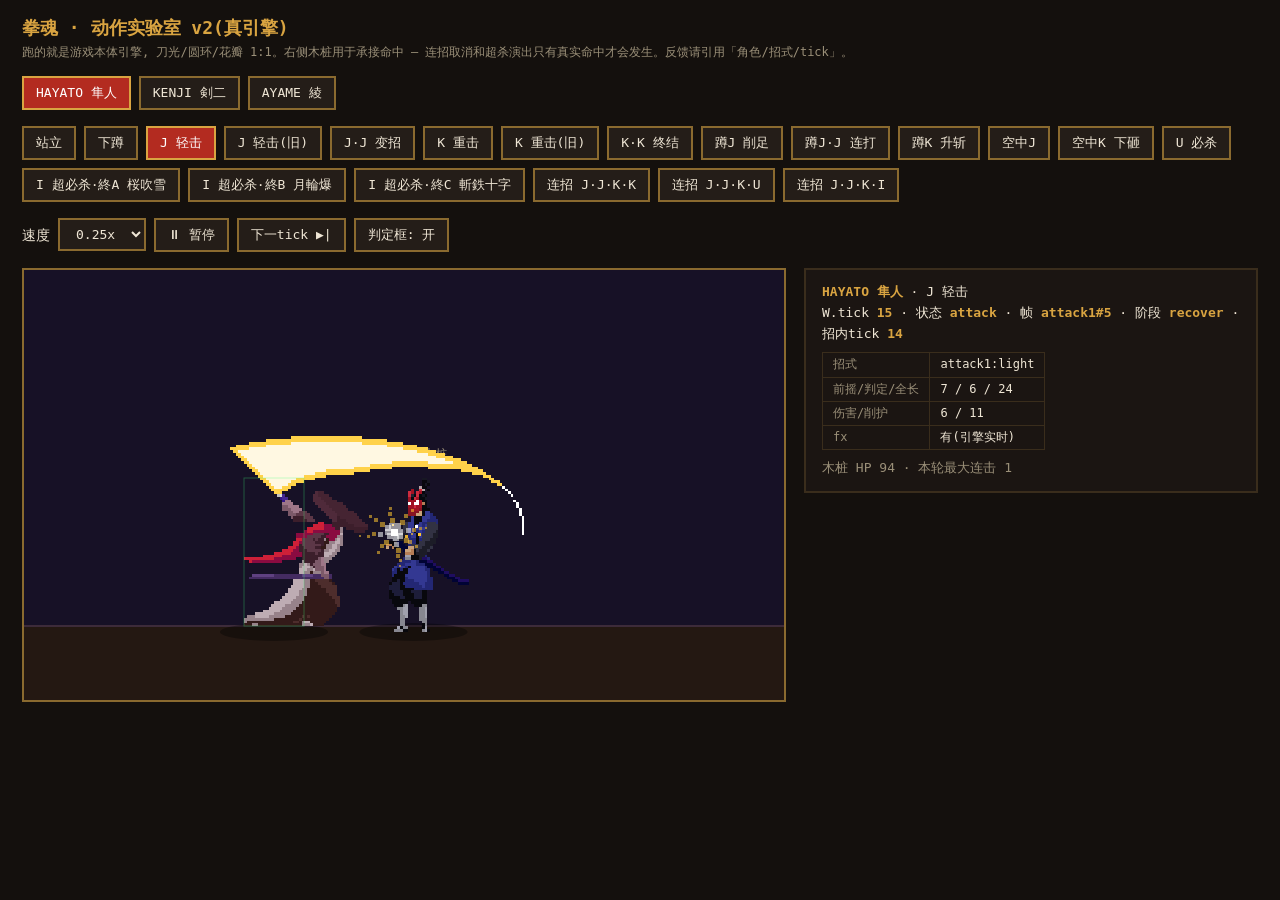
==== anim-lab.html @ e9193971 "剑二按隼人标准重做 + Huntress 第三角色原型(方案一) + 角色调研工具页 剑二(保留素材,表现层差异化): - 全招 smear 化: 拔刀速斩(青白细锐) / 逆袈裟回斩(镜像) / 举" ====
<!DOCTYPE html>
<html lang="zh">
<head>
<meta charset="utf-8">
<title>拳魂 · 动作实验室 ANIM LAB</title>
<style>
  body { margin:0; background:#14100d; color:#efe6d5; font:14px/1.6 "PingFang SC", monospace; }
  header { padding:14px 22px 6px; }
  h1 { margin:0; font-size:18px; color:#d9a441; }
  .sub { color:#9a8f78; font-size:12px; }
  .row { display:flex; gap:8px; flex-wrap:wrap; padding:8px 22px; align-items:center; }
  button, select {
    background:#241d18; color:#efe6d5; border:2px solid #8a6a2f; padding:6px 12px;
    font:13px monospace; cursor:pointer; border-radius:0;
  }
  button.on { background:#b32b20; border-color:#d9a441; color:#fff; }
  button:hover { border-color:#d9a441; }
  #stagewrap { display:flex; gap:18px; padding:8px 22px; align-items:flex-start; }
  canvas { background:#0c0a09; border:2px solid #8a6a2f; image-rendering:pixelated; }
  #info { min-width:280px; background:#1b1512; border:2px solid #3a2d1c; padding:12px 16px; font-size:13px; }
  #info b { color:#d9a441; }
  #info .ph-w { color:#9a8f78; } #info .ph-a { color:#ff4a3d; } #info .ph-r { color:#35b9e0; }
  table { border-collapse:collapse; margin-top:8px; }
  td { border:1px solid #3a2d1c; padding:2px 10px; font-size:12px; }
  .lbl { color:#9a8f78; }
</style>
</head>
<body>
<header>
  <h1>拳魂 · 动作实验室 v2(真引擎)</h1>
  <div class="sub">跑的就是游戏本体引擎, 刀光/圆环/花瓣 1:1。右侧木桩用于承接命中 — 连招取消和超杀演出只有真实命中才会发生。反馈请引用「角色/招式/tick」。</div>
</header>
<div class="row" id="charRow"></div>
<div class="row" id="moveRow"></div>
<div class="row">
  速度
  <select id="speed">
    <option value="0.1">0.1x</option>
    <option value="0.25" selected>0.25x</option>
    <option value="0.5">0.5x</option>
    <option value="1">1x</option>
  </select>
  <button id="pauseBtn">⏸ 暂停</button>
  <button id="stepF">下一tick ▶|</button>
  <button id="boxBtn">判定框: 开</button>
</div>
<div id="stagewrap">
  <canvas id="cv" width="760" height="430"></canvas>
  <div id="info">载入中…</div>
</div>

<script src="js/audio.js"></script>
<script src="js/input.js"></script>
<script src="js/data.js"></script>
<script src="js/sprites.js"></script>
<script src="js/fighter.js"></script>
<script>
'use strict';
/* 真引擎沙盒: 复用 Fighter/Effects/Projectile, 只有战斗解算是 main.js tryHit
   的精简副本(木桩不格挡)。若 main.js 的 tryHit 有改动, 此处需同步。 */
const cv = document.getElementById('cv');
const ctx = cv.getContext('2d');
ctx.imageSmoothingEnabled = false;

const CHARS = ['mack', 'kenji', 'ayame'];
const SEQS = [
  { key: 'idle',  label: '站立',        chain: [] },
  { key: 'crouch',label: '下蹲',        chain: [], hold: 'crouch' },
  { key: 'J',     label: 'J 轻击',      chain: ['light'] },
  { key: 'Jold',  label: 'J 轻击(旧)',  chain: ['light'], legacy: true },
  { key: 'JJ',    label: 'J·J 变招',    chain: ['light', 'light'] },
  { key: 'K',     label: 'K 重击',      chain: ['heavy'] },
  { key: 'Kold',  label: 'K 重击(旧)',  chain: ['heavy'], legacy: true },
  { key: 'KK',    label: 'K·K 终结',    chain: ['heavy', 'heavy'] },
  { key: 'cJ',    label: '蹲J 削足',    chain: ['light'], hold: 'crouch' },
  { key: 'cJJ',   label: '蹲J·J 连打', chain: ['light', 'light'], hold: 'crouch' },
  { key: 'cK',    label: '蹲K 升斩',    chain: ['heavy'], hold: 'crouch' },
  { key: 'airJ',  label: '空中J',       chain: ['light'], air: true },
  { key: 'dive',  label: '空中K 下砸',  chain: ['heavy'], air: true },
  { key: 'U',     label: 'U 必杀',      chain: ['special'] },
  { key: 'I',     label: 'I 超必杀·終A 桜吹雪', chain: ['super'], finisher: 'A' },
  { key: 'IB',    label: 'I 超必杀·終B 月輪爆', chain: ['super'], finisher: 'B' },
  { key: 'IC',    label: 'I 超必杀·終C 斬鉄十字', chain: ['super'], finisher: 'C' },
  { key: 'JJKK',  label: '连招 J·J·K·K', chain: ['light', 'light', 'heavy', 'heavy'] },
  { key: 'JJKU',  label: '连招 J·J·K·U', chain: ['light', 'light', 'heavy', 'special'] },
  { key: 'JJKI',  label: '连招 J·J·K·I', chain: ['light', 'light', 'heavy', 'super'] },
];

const _q = new URLSearchParams(location.search);
let charId = _q.get('char') || 'mack';
let seqKey = _q.get('seq') || 'J';
let paused = false, showBox = true;

// ---- stub world (the API surface Fighter needs) ---------------------------
const W = {
  tick: 0, hitstopT: 0, projectiles: [], stats: { maxCombo: 0 },
  slowmoT: 0, slowmo: 1, slowAcc: 0,
  training: { dummy: 'stand' }, mode: 'lab',
  hitstop(n) { this.hitstopT = Math.max(this.hitstopT, n); },
  shake() {},
  spawnProjectile(f, def) {
    this.projectiles.push(new Projectile(f, def, f.x + f.facing * 70, f.y + def.y, f.facing));
  },
  hasProjectile(f) { return this.projectiles.some(p => p.owner === f && !p.dead); },
  superFlash(f, def) { if (def.cine) { this.hitstopT = Math.max(this.hitstopT, 28); this.banner = { t: 28, def }; } },
};

let A = null, B = null;      // attacker / dummy
let phase = 'run', restT = 0, chainIdx = 0, pressCd = 0, airPressed = false;

function resetScene() {
  const other = charId === 'kenji' ? 'mack' : 'kenji';
  A = new Fighter(charId, 380, 1, W);
  B = new Fighter(other, 500, -1, W); // 触及距离内, 连锁取消才能开窗
  const seq = SEQS.find(x => x.key === seqKey);
  A.legacyFx = !!seq.legacy; // (旧) 对照按钮: 白月牙+椭圆弧+旧火花, 仅实验室
  A.finisherOverride = seq.finisher || null; // 超杀终结变体预览(A/B/C)
  A.cjjVariant = seq.cjj || null;            // 蹲J·J 第二段方案预览(V1/V2/V3)
  A.meter = seq.chain.includes('super') ? 100 : 0; // 满气光环只在超杀序列出现
  W.projectiles = []; W.hitstopT = 0; W.banner = null;
  W.slowmoT = 0; W.slowmo = 1; W.slowAcc = 0;
  W.tick = 0; W.stats.maxCombo = 0;               // 每循环从 0 计
  Effects.reset();
  phase = 'run'; chainIdx = 0; pressCd = 0; airPressed = false; restT = 0;
}

// ---- mini combat resolution (subset of main.js tryHit; dummy never guards) --
function rectsOverlap(a, b) { return a.x1 < b.x2 && a.x2 > b.x1 && a.y1 < b.y2 && a.y2 > b.y1; }
function miniResolve() {
  const boxA = A.activeBox(), mA = A.move;
  if (boxA && mA && !B.dead && !B.superSeq && rectsOverlap(boxA, B.bodyBox())) {
    if (!(B.invuln > 0 || B.state === 'down' || B.state === 'getup')) {
      mA.hasHit = true; mA.contact = true; mA.contactT = mA.t;
      const d = mA.def;
      const kd = d.kd || (mA.chained && d.kind === 'heavy' && A.rekkaH);
      const predicted = B.comboable > 0 ? A.combo.count + 1 : 1;
      const finisher = mA.chained && predicted >= 3;
      const bb = B.bodyBox();
      const px = (Math.max(boxA.x1, bb.x1) + Math.min(boxA.x2, bb.x2)) / 2;
      const py = (Math.max(boxA.y1, bb.y1) + Math.min(boxA.y2, bb.y2)) / 2;
      const preScale = A.comboScale(B);
      B.receiveHit({
        dmg: finisher ? Math.round(d.dmg * 1.3) : d.dmg, chip: d.chip, guardDmg: d.guardDmg,
        knock: d.knock, hitstun: d.hitstun, blockstun: d.blockstun, kd, launch: d.launch, meterHit: d.meterHit, hitSfx: d.hitSfx,
      }, A);
      // 与 main.js tryHit 同步: 月华式星爆(尺寸按威力分级)
      // legacy 对照: 复原旧粒子火花 + smear 化重击的旧 hitstop(9)
      if (A.legacyFx) {
        Effects.spark(px, py, A.facing, ['#ffe27a', '#ff7a3d', '#ffffff'], 12, d.kind === 'light' ? 5 : 8);
        W.hitstop(d.smear && d.kind === 'heavy' ? 9 : (d.hitstop || 5));
      } else {
        Effects.impact(px, py, A.facing, {
          tier: d.kind === 'light' ? 1 : d.kind === 'heavy' ? 2 : 3,
          color: A.c.theme2 || '#ffc531',
        });
        W.hitstop(d.hitstop || 5);
        // 与 main.js tryHit 同步: 重击命中扬尘 / 必杀冲击环+slowmo
        if (d.kind === 'heavy' && B.grounded) Effects.dust(B.x, B.y, 8, A.facing);
        if (d.kind === 'special') {
          Effects.shockRing(px, py, A.c.theme2 || '#ffc531');
          W.slowmoT = 14; W.slowmo = 0.5; W.slowAcc = 0;
        }
      }
      if (d.kind === 'super' && d.cine && A.state === 'attack') {
        A.vx = 0; A.move = null;
        A.superSeq = { hits: d.cine.hits, interval: d.cine.interval, dmgPer: d.cine.dmgPer, final: d.cine.final, t: 0, done: 0, scale: preScale };
        B.frozen = 2;
      }
    } else { mA.hasHit = true; }
  }
  for (const pr of W.projectiles) {
    if (pr.dead || B.dead) continue;
    if (rectsOverlap(pr.box(), B.bodyBox()) && !(B.invuln > 0 || ['down', 'getup'].includes(B.state))) {
      const pd = pr.def;
      B.receiveHit({ dmg: pd.dmg, chip: pd.chip, guardDmg: pd.guardDmg, knock: pd.knock, hitstun: pd.hitstun, blockstun: pd.blockstun, meterHit: pd.meterHit, hitSfx: 'hitL' }, pr.owner);
      pr.dead = true;
      Effects.spark(pr.x, pr.y, Math.sign(pr.vx), ['#c9baff', '#7d5bff', '#ffffff'], 10, 5);
      W.hitstop(pd.hitstop || 6);
    }
  }
}

// ---- sequence driver (same pad-injection技法 as the combo test suite) ------
function scriptPad(seq) {
  const p = emptyPad();
  if (seq.hold === 'crouch') p.crouch = true;
  if (phase !== 'run') return p;
  if (seq.air && !airPressed && A.state === 'idle') { p.jump = true; airPressed = true; return p; }
  pressCd--;
  const readyGround = chainIdx === 0 ? A.state === 'idle' || A.state === 'crouch' : (A.move && A.move.contact);
  const readyAir = !A.grounded && A.vy > -9 && !A.move; // press on the way up/apex
  const ready = seq.air ? readyAir : readyGround;
  if (chainIdx < seq.chain.length && ready && pressCd <= 0) {
    p[seq.chain[chainIdx]] = true;
    chainIdx++; pressCd = 3;
  }
  return p;
}

function step() {
  const seq = SEQS.find(s => s.key === seqKey);
  if (W.hitstopT > 0) { W.hitstopT--; if (W.banner) W.banner.t--; Effects.update(0.35); return; }
  // 与 main.js update 同步: 必杀命中后的半速 slowmo 收尾
  if (W.slowmoT > 0) {
    W.slowmoT--;
    if (W.slowmoT <= 0) W.slowmo = 1;
    W.slowAcc += W.slowmo;
    if (W.slowAcc < 1) { Effects.update(W.slowmo); return; }
    W.slowAcc -= 1;
  }
  W.tick++;
  A.pad = scriptPad(seq);
  B.pad = emptyPad();
  A.update(B);
  B.update(A);
  for (const pr of W.projectiles) pr.update();
  W.projectiles = W.projectiles.filter(p => !p.dead);
  miniResolve();
  Effects.update(1);

  // loop control: after the sequence fully settles, hold a beat then reset
  const done = chainIdx >= seq.chain.length && !A.move && !A.superSeq &&
               ['idle', 'crouch'].includes(A.state) && ['idle', 'down', 'getup'].includes(B.state) &&
               W.projectiles.length === 0;
  if (phase === 'run' && done && seq.chain.length) { phase = 'rest'; restT = 0; }
  if (phase === 'rest' && ++restT > 90 && B.state === 'idle') resetScene();
}

// ---- render ----------------------------------------------------------------
function draw() {
  ctx.clearRect(0, 0, 760, 430);
  ctx.fillStyle = '#171126'; ctx.fillRect(0, 0, 760, 356);
  ctx.fillStyle = '#241812'; ctx.fillRect(0, 356, 760, 74);
  ctx.fillStyle = '#3d2b3a'; ctx.fillRect(0, 355, 760, 2);
  // 与 main.js 同步: 超杀演出背景压暗
  if (A && A.superSeq) { ctx.fillStyle = 'rgba(10,6,20,0.52)'; ctx.fillRect(0, 0, 760, 430); }

  ctx.save();
  // world -> lab viewport: game ground y480 -> 356, shift x to center the pair
  const offX = -130, offY = 356 - STAGE.ground;
  ctx.translate(offX, offY);
  Effects.drawGhosts(ctx);
  B.draw(ctx);
  ctx.fillStyle = '#9a8f78';
  ctx.font = '12px monospace';
  ctx.textAlign = 'center';
  ctx.fillText('DUMMY 木桩', B.x, B.y - 168);
  A.draw(ctx);
  for (const pr of W.projectiles) pr.draw(ctx);
  Effects.draw(ctx);
  if (showBox) {
    const ab = A.activeBox();
    if (ab) { ctx.strokeStyle = 'rgba(255,74,61,0.9)'; ctx.lineWidth = 2; ctx.strokeRect(ab.x1, ab.y1, ab.x2 - ab.x1, ab.y2 - ab.y1); }
    const bb = A.bodyBox();
    ctx.strokeStyle = 'rgba(60,255,120,0.3)'; ctx.lineWidth = 1;
    ctx.strokeRect(bb.x1, bb.y1, bb.x2 - bb.x1, bb.y2 - bb.y1);
  }
  ctx.restore();

  if (W.banner && W.banner.t > 0) {
    ctx.fillStyle = `rgba(5,6,12,${Math.min(0.6, W.banner.t / 18)})`;
    ctx.fillRect(0, 0, 760, 430);
    ctx.fillStyle = '#ffe27a'; ctx.font = '20px monospace'; ctx.textAlign = 'center';
    ctx.fillText(W.banner.def.name, 380, 200);
  }

  // info
  const m = A.move, d = m && m.def;
  let ph = '-';
  if (d && !d.dive) ph = m.t < d.startup ? 'windup' : m.t < d.startup + d.active ? 'ACTIVE' : 'recover';
  else if (d && d.dive) ph = m.landed ? 'slam/recover' : 'plunge';
  else if (A.superSeq) ph = 'SUPER CINE';
  const cls = ph === 'ACTIVE' ? 'ph-a' : ph === 'windup' ? 'ph-w' : 'ph-r';
  let html = `<b>${A.c.name} ${A.c.cn}</b> · ${SEQS.find(s => s.key === seqKey).label}<br>`;
  html += `W.tick <b>${W.tick}</b> · 状态 <b>${A.state}</b> · 帧 <b>${A.anim.name}#${A.anim.frame}</b> · 阶段 <span class="${cls}"><b>${ph}</b></span>`;
  if (m) html += ` · 招内tick <b>${m.t}</b>`;
  if (A.superSeq) html += ` · cine ${A.superSeq.done}/${A.superSeq.hits}`;
  if (d) {
    html += `<table>
      <tr><td class="lbl">招式</td><td>${d.name || d.anim + ':' + d.kind}</td></tr>
      <tr><td class="lbl">前摇/判定/全长</td><td>${d.startup} / ${d.active || '-'} / ${d.total || 'dive'}</td></tr>
      <tr><td class="lbl">伤害/削护</td><td>${d.dmg} / ${d.guardDmg || '-'}</td></tr>
      <tr><td class="lbl">fx</td><td>${d.fx ? '有(引擎实时)' : '无'}${d.hop ? ' · hop ' + d.hop : ''}</td></tr>
    </table>`;
  }
  html += `<div style="margin-top:8px;color:#9a8f78">木桩 HP ${Math.max(0, Math.round(B.hp))} · 本轮最大连击 ${W.stats.maxCombo}</div>`;
  document.getElementById('info').innerHTML = html;
}

let acc = 0, last = performance.now();
function loop(now) {
  const dt = now - last; last = now;
  if (!paused) {
    acc += dt * parseFloat(document.getElementById('speed').value);
    while (acc >= 16.667) { step(); acc -= 16.667; }
  }
  draw();
  requestAnimationFrame(loop);
}

// ---- ui wiring --------------------------------------------------------------
function mkBtn(row, label, on, cb) {
  const b = document.createElement('button');
  b.textContent = label;
  if (on) b.classList.add('on');
  b.onclick = () => cb(b);
  document.getElementById(row).appendChild(b);
}
for (const cid of CHARS) {
  mkBtn('charRow', `${DATA[cid].name} ${DATA[cid].cn}`, cid === charId, (b) => {
    charId = cid; resetScene();
    document.querySelectorAll('#charRow button').forEach(x => x.classList.remove('on'));
    b.classList.add('on');
  });
}
for (const s of SEQS) {
  mkBtn('moveRow', s.label, s.key === seqKey, (b) => {
    seqKey = s.key; resetScene();
    document.querySelectorAll('#moveRow button').forEach(x => x.classList.remove('on'));
    b.classList.add('on');
  });
}
document.getElementById('pauseBtn').onclick = (e) => {
  paused = !paused;
  e.target.textContent = paused ? '▶ 播放' : '⏸ 暂停';
};
document.getElementById('stepF').onclick = () => {
  paused = true; document.getElementById('pauseBtn').textContent = '▶ 播放'; step();
};
document.getElementById('boxBtn').onclick = (e) => { showBox = !showBox; e.target.textContent = `判定框: ${showBox ? '开' : '关'}`; };

Assets.load().then(() => {
  resetScene();
  const ff = parseInt(_q.get('ff') || '0', 10);
  for (let i = 0; i < ff; i++) step();
  if (_q.has('freeze')) { paused = true; document.getElementById('pauseBtn').textContent = '▶ 播放'; }
  requestAnimationFrame(loop);
});
</script>
</body>
</html>
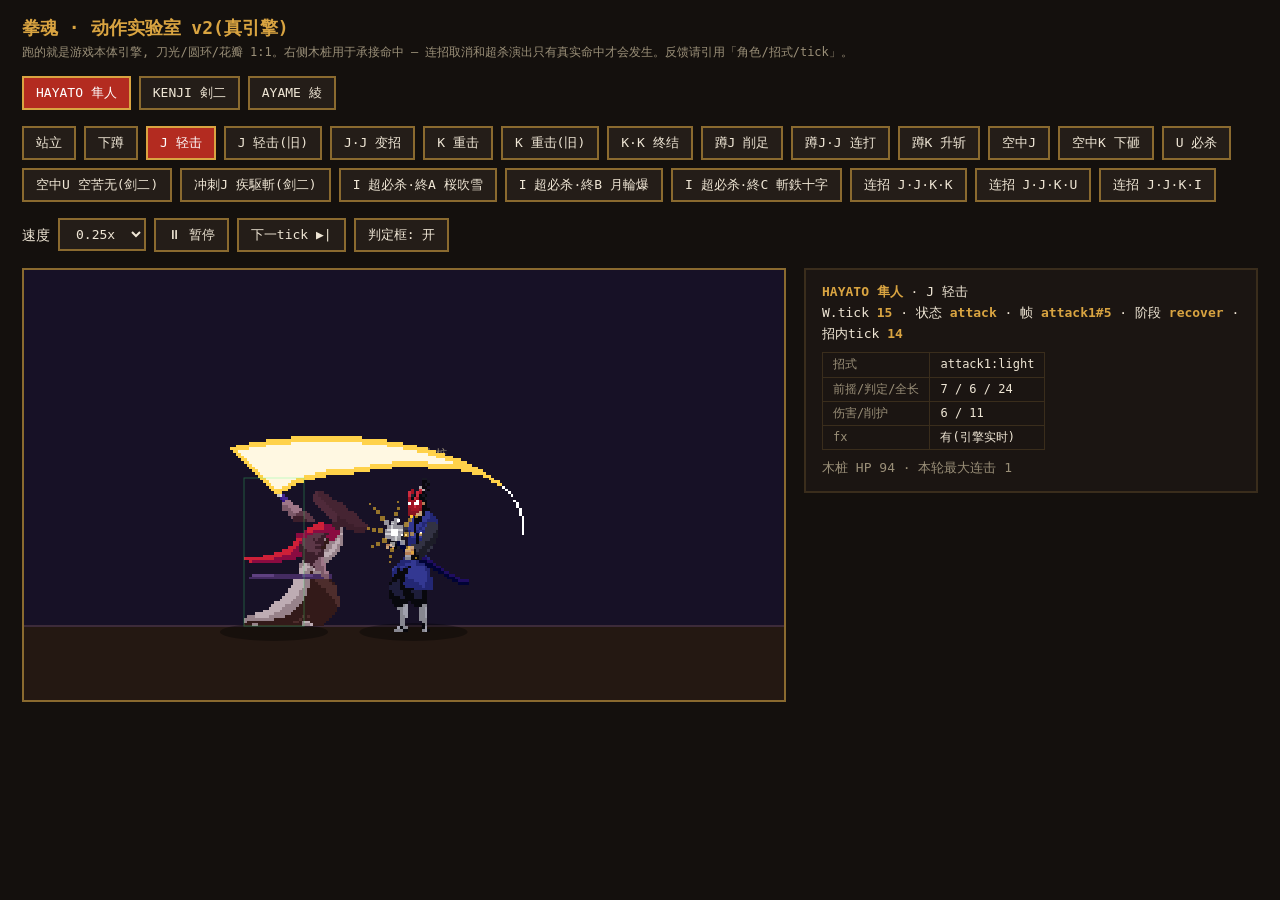
==== commit dc1a8e28: "剑二忍者化: 真月牙 flipY 修复上挑招 + 空苦無/疾駆斬两个新招 坏招终修(弃程序弧, 改画师真月牙): - Effects.smear 加 flipY(垂直翻转): 把 f1 好月牙翻成上挑" ====
--- a/anim-lab.html
+++ b/anim-lab.html
@@ -78,6 +78,8 @@
   { key: 'airJ',  label: '空中J',       chain: ['light'], air: true },
   { key: 'dive',  label: '空中K 下砸',  chain: ['heavy'], air: true },
   { key: 'U',     label: 'U 必杀',      chain: ['special'] },
+  { key: 'airU',  label: '空中U 空苦无(剑二)', chain: ['special'], air: true },
+  { key: 'dashJ', label: '冲刺J 疾駆斬(剑二)', chain: ['light'], dash: true },
   { key: 'I',     label: 'I 超必杀·終A 桜吹雪', chain: ['super'], finisher: 'A' },
   { key: 'IB',    label: 'I 超必杀·終B 月輪爆', chain: ['super'], finisher: 'B' },
   { key: 'IC',    label: 'I 超必杀·終C 斬鉄十字', chain: ['super'], finisher: 'C' },
@@ -186,6 +188,12 @@
   if (seq.hold === 'crouch') p.crouch = true;
   if (phase !== 'run') return p;
   if (seq.air && !airPressed && A.state === 'idle') { p.jump = true; airPressed = true; return p; }
+  // dash 型招式(疾駆斬): 先触发冲刺, 待 dash 进行几 tick 后再按攻击
+  if (seq.dash) {
+    if (A.state === 'idle' && chainIdx === 0) { p.dashR = true; return p; }
+    if (A.state === 'dash' && A.dashT > 5 && chainIdx === 0) { p.light = true; chainIdx++; return p; }
+    return p;
+  }
   pressCd--;
   const readyGround = chainIdx === 0 ? A.state === 'idle' || A.state === 'crouch' : (A.move && A.move.contact);
   const readyAir = !A.grounded && A.vy > -9 && !A.move; // press on the way up/apex
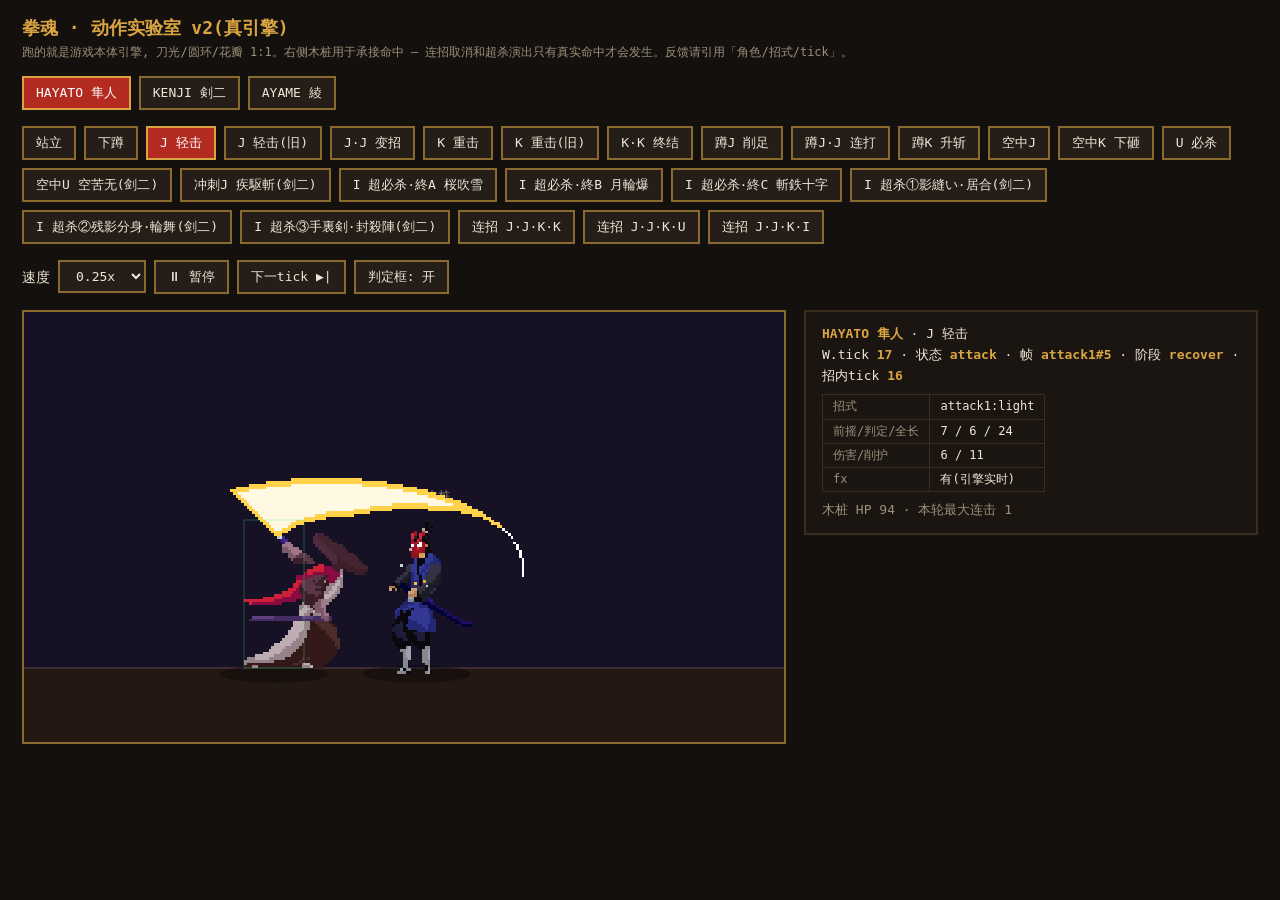
==== commit 7800baf4: "月牙离线重修(根治缺口) + KK定版F模式 + 手里剑回归 + 剑二三套超杀演出MVP 月牙缺口根治(Eric 两次打回后换离线管线): - 运行时闭运算不够(豁口>补洞半径), 改离线修复: 边界" ====
--- a/anim-lab.html
+++ b/anim-lab.html
@@ -83,6 +83,9 @@
   { key: 'I',     label: 'I 超必杀·終A 桜吹雪', chain: ['super'], finisher: 'A' },
   { key: 'IB',    label: 'I 超必杀·終B 月輪爆', chain: ['super'], finisher: 'B' },
   { key: 'IC',    label: 'I 超必杀·終C 斬鉄十字', chain: ['super'], finisher: 'C' },
+  { key: 'IK1',   label: 'I 超杀①影縫い·居合(剑二)', chain: ['super'], cineStyle: 'iai' },
+  { key: 'IK2',   label: 'I 超杀②残影分身·輪舞(剑二)', chain: ['super'], cineStyle: 'clones' },
+  { key: 'IK3',   label: 'I 超杀③手裏剣·封殺陣(剑二)', chain: ['super'], cineStyle: 'rain' },
   { key: 'JJKK',  label: '连招 J·J·K·K', chain: ['light', 'light', 'heavy', 'heavy'] },
   { key: 'JJKU',  label: '连招 J·J·K·U', chain: ['light', 'light', 'heavy', 'special'] },
   { key: 'JJKI',  label: '连招 J·J·K·I', chain: ['light', 'light', 'heavy', 'super'] },
@@ -118,6 +121,7 @@
   A.legacyFx = !!seq.legacy; // (旧) 对照按钮: 白月牙+椭圆弧+旧火花, 仅实验室
   A.finisherOverride = seq.finisher || null; // 超杀终结变体预览(A/B/C)
   A.cjjVariant = seq.cjj || null;            // 蹲J·J 第二段方案预览(V1/V2/V3)
+  A.cineStyleOverride = seq.cineStyle || null; // 剑二超杀演出方案预览(①②③)
   A.meter = seq.chain.includes('super') ? 100 : 0; // 满气光环只在超杀序列出现
   W.projectiles = []; W.hitstopT = 0; W.banner = null;
   W.slowmoT = 0; W.slowmo = 1; W.slowAcc = 0;
@@ -165,7 +169,7 @@
       }
       if (d.kind === 'super' && d.cine && A.state === 'attack') {
         A.vx = 0; A.move = null;
-        A.superSeq = { hits: d.cine.hits, interval: d.cine.interval, dmgPer: d.cine.dmgPer, final: d.cine.final, t: 0, done: 0, scale: preScale };
+        A.superSeq = { hits: d.cine.hits, interval: d.cine.interval, dmgPer: d.cine.dmgPer, final: d.cine.final, t: 0, done: 0, scale: preScale, style: A.cineStyleOverride || d.cine.style || null };
         B.frozen = 2;
       }
     } else { mA.hasHit = true; }
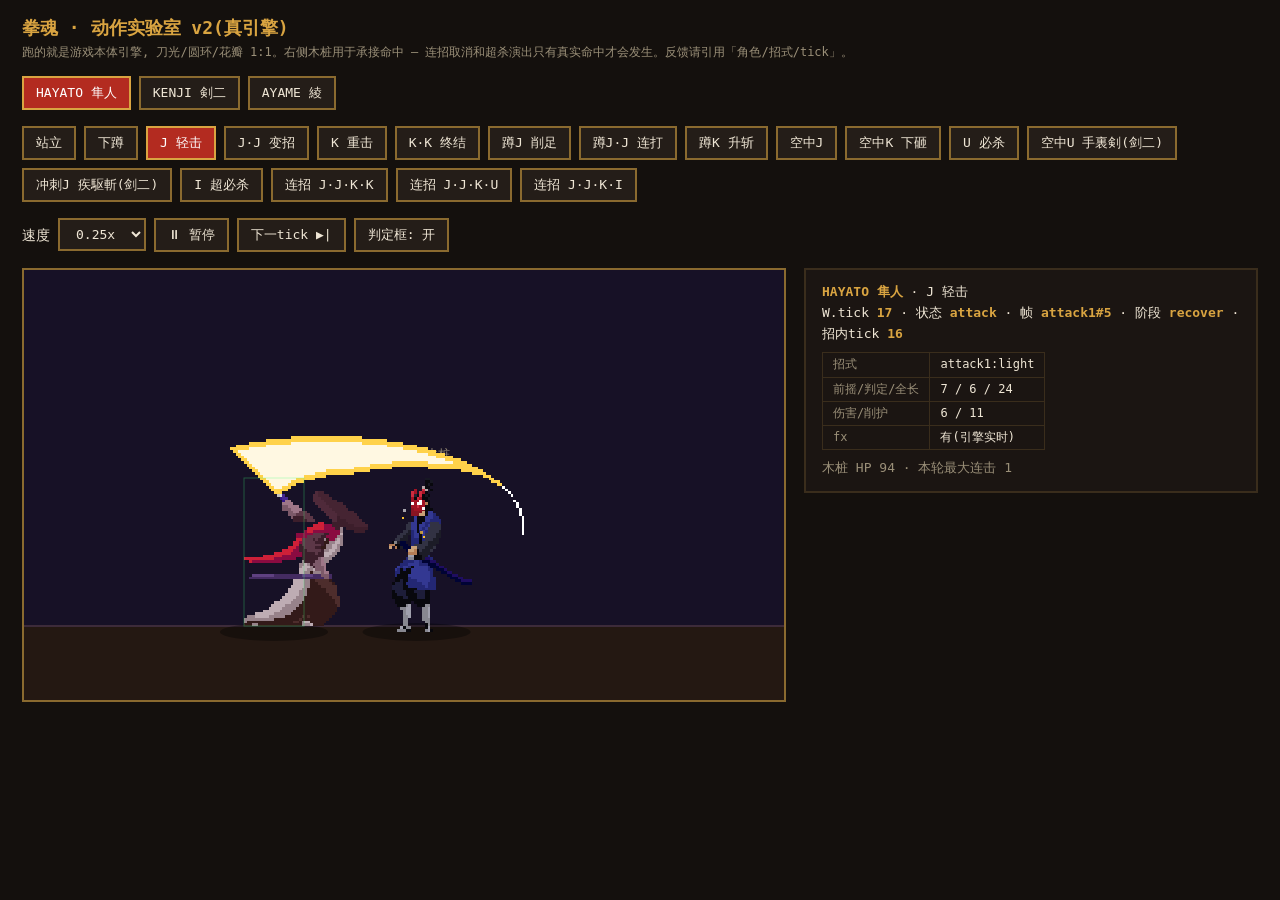
==== commit 24418bcb: "anim-lab 清理: 删旧版对照/被否超杀方案/過時終B·C 变体, 标签更新 Co-Authored-By: Claude Fable 5 <noreply@anthropic.com>" ====
--- a/anim-lab.html
+++ b/anim-lab.html
@@ -67,10 +67,8 @@
   { key: 'idle',  label: '站立',        chain: [] },
   { key: 'crouch',label: '下蹲',        chain: [], hold: 'crouch' },
   { key: 'J',     label: 'J 轻击',      chain: ['light'] },
-  { key: 'Jold',  label: 'J 轻击(旧)',  chain: ['light'], legacy: true },
   { key: 'JJ',    label: 'J·J 变招',    chain: ['light', 'light'] },
   { key: 'K',     label: 'K 重击',      chain: ['heavy'] },
-  { key: 'Kold',  label: 'K 重击(旧)',  chain: ['heavy'], legacy: true },
   { key: 'KK',    label: 'K·K 终结',    chain: ['heavy', 'heavy'] },
   { key: 'cJ',    label: '蹲J 削足',    chain: ['light'], hold: 'crouch' },
   { key: 'cJJ',   label: '蹲J·J 连打', chain: ['light', 'light'], hold: 'crouch' },
@@ -78,14 +76,9 @@
   { key: 'airJ',  label: '空中J',       chain: ['light'], air: true },
   { key: 'dive',  label: '空中K 下砸',  chain: ['heavy'], air: true },
   { key: 'U',     label: 'U 必杀',      chain: ['special'] },
-  { key: 'airU',  label: '空中U 空苦无(剑二)', chain: ['special'], air: true },
+  { key: 'airU',  label: '空中U 手裏剣(剑二)', chain: ['special'], air: true },
   { key: 'dashJ', label: '冲刺J 疾駆斬(剑二)', chain: ['light'], dash: true },
-  { key: 'I',     label: 'I 超必杀·終A 桜吹雪', chain: ['super'], finisher: 'A' },
-  { key: 'IB',    label: 'I 超必杀·終B 月輪爆', chain: ['super'], finisher: 'B' },
-  { key: 'IC',    label: 'I 超必杀·終C 斬鉄十字', chain: ['super'], finisher: 'C' },
-  { key: 'IK1',   label: 'I 超杀①影縫い·居合(剑二)', chain: ['super'], cineStyle: 'iai' },
-  { key: 'IK2',   label: 'I 超杀②残影分身·輪舞(剑二)', chain: ['super'], cineStyle: 'clones' },
-  { key: 'IK3',   label: 'I 超杀③手裏剣·封殺陣(剑二)', chain: ['super'], cineStyle: 'rain' },
+  { key: 'I',     label: 'I 超必杀',    chain: ['super'] },
   { key: 'JJKK',  label: '连招 J·J·K·K', chain: ['light', 'light', 'heavy', 'heavy'] },
   { key: 'JJKU',  label: '连招 J·J·K·U', chain: ['light', 'light', 'heavy', 'special'] },
   { key: 'JJKI',  label: '连招 J·J·K·I', chain: ['light', 'light', 'heavy', 'super'] },
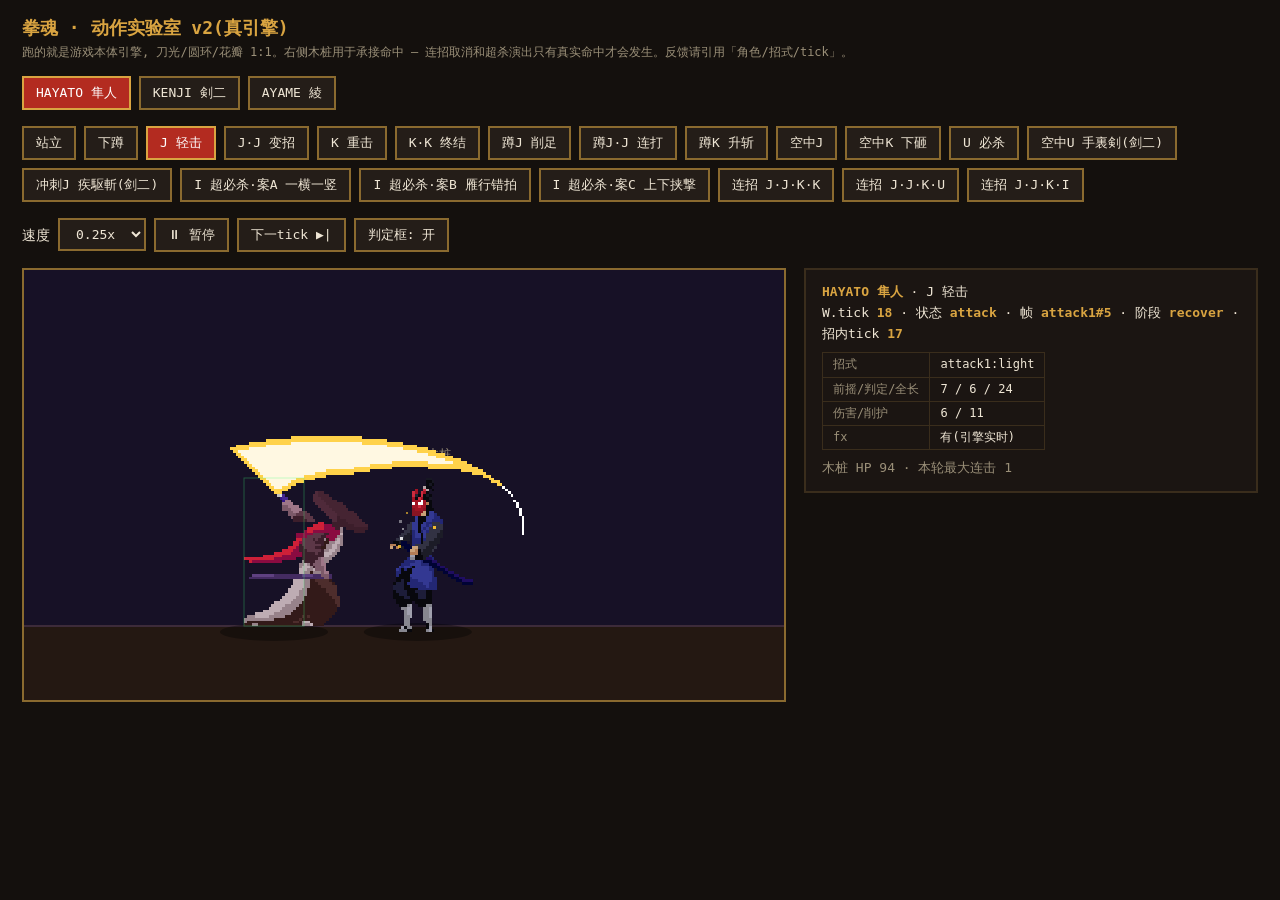
==== commit 5aaf67bc: "超杀残影分身 v3: Eric 分镜定稿, 三个交叉方案供选 分镜(三方案共享骨架): ① 瞬身敌后完整重击(举刀f2→过顶f3→抡下f1, 全程动作帧, 不再瞬现斩帧) ② 背刺 smear 消退后" ====
--- a/anim-lab.html
+++ b/anim-lab.html
@@ -78,7 +78,9 @@
   { key: 'U',     label: 'U 必杀',      chain: ['special'] },
   { key: 'airU',  label: '空中U 手裏剣(剑二)', chain: ['special'], air: true },
   { key: 'dashJ', label: '冲刺J 疾駆斬(剑二)', chain: ['light'], dash: true },
-  { key: 'I',     label: 'I 超必杀',    chain: ['super'] },
+  { key: 'I',     label: 'I 超必杀·案A 一横一竖', chain: ['super'], cineVar: 'A' },
+  { key: 'Ib',    label: 'I 超必杀·案B 雁行错拍', chain: ['super'], cineVar: 'B' },
+  { key: 'Ic',    label: 'I 超必杀·案C 上下挟撃', chain: ['super'], cineVar: 'C' },
   { key: 'JJKK',  label: '连招 J·J·K·K', chain: ['light', 'light', 'heavy', 'heavy'] },
   { key: 'JJKU',  label: '连招 J·J·K·U', chain: ['light', 'light', 'heavy', 'special'] },
   { key: 'JJKI',  label: '连招 J·J·K·I', chain: ['light', 'light', 'heavy', 'super'] },
@@ -115,6 +117,7 @@
   A.finisherOverride = seq.finisher || null; // 超杀终结变体预览(A/B/C)
   A.cjjVariant = seq.cjj || null;            // 蹲J·J 第二段方案预览(V1/V2/V3)
   A.cineStyleOverride = seq.cineStyle || null; // 剑二超杀演出方案预览(①②③)
+  A.cineVarOverride = seq.cineVar || null;     // 交叉回合动作组合方案(A/B/C)
   A.meter = seq.chain.includes('super') ? 100 : 0; // 满气光环只在超杀序列出现
   W.projectiles = []; W.hitstopT = 0; W.banner = null;
   W.slowmoT = 0; W.slowmo = 1; W.slowAcc = 0;
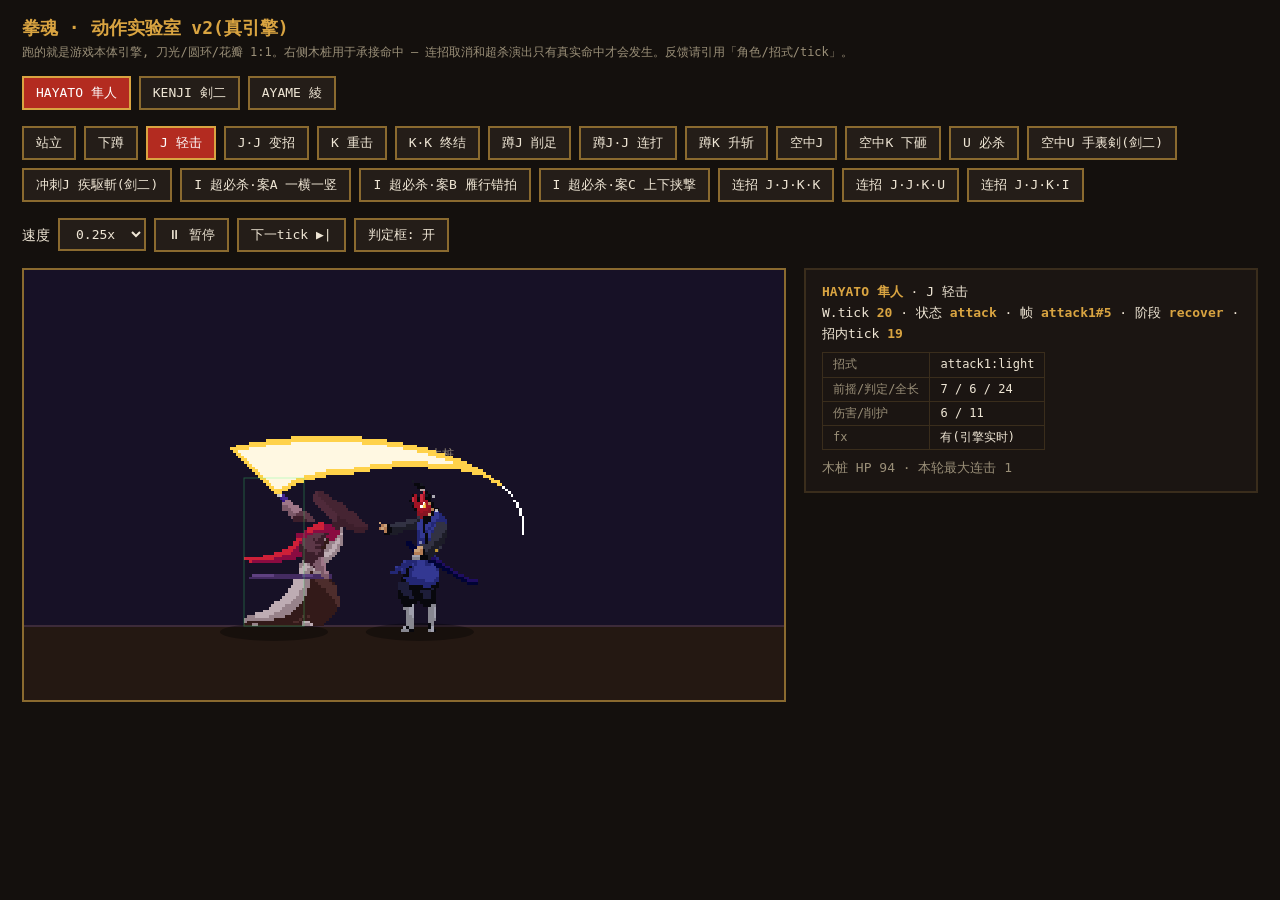
==== commit 668354af: "实战手感轮: KK变招语义收紧 + 格挡对抗感 + 剑二微加强 ① KK 变招语义(Eric 规格): 回升斩只在"真连招且第一下命中"时出现 ——    单发K/被防/间隔久 = 永远从上到下的下劈" ====
--- a/anim-lab.html
+++ b/anim-lab.html
@@ -132,7 +132,7 @@
   const boxA = A.activeBox(), mA = A.move;
   if (boxA && mA && !B.dead && !B.superSeq && rectsOverlap(boxA, B.bodyBox())) {
     if (!(B.invuln > 0 || B.state === 'down' || B.state === 'getup')) {
-      mA.hasHit = true; mA.contact = true; mA.contactT = mA.t;
+      mA.hasHit = true; mA.contact = true; mA.contactT = mA.t; mA.hitLanded = true;
       const d = mA.def;
       const kd = d.kd || (mA.chained && d.kind === 'heavy' && A.rekkaH);
       const predicted = B.comboable > 0 ? A.combo.count + 1 : 1;
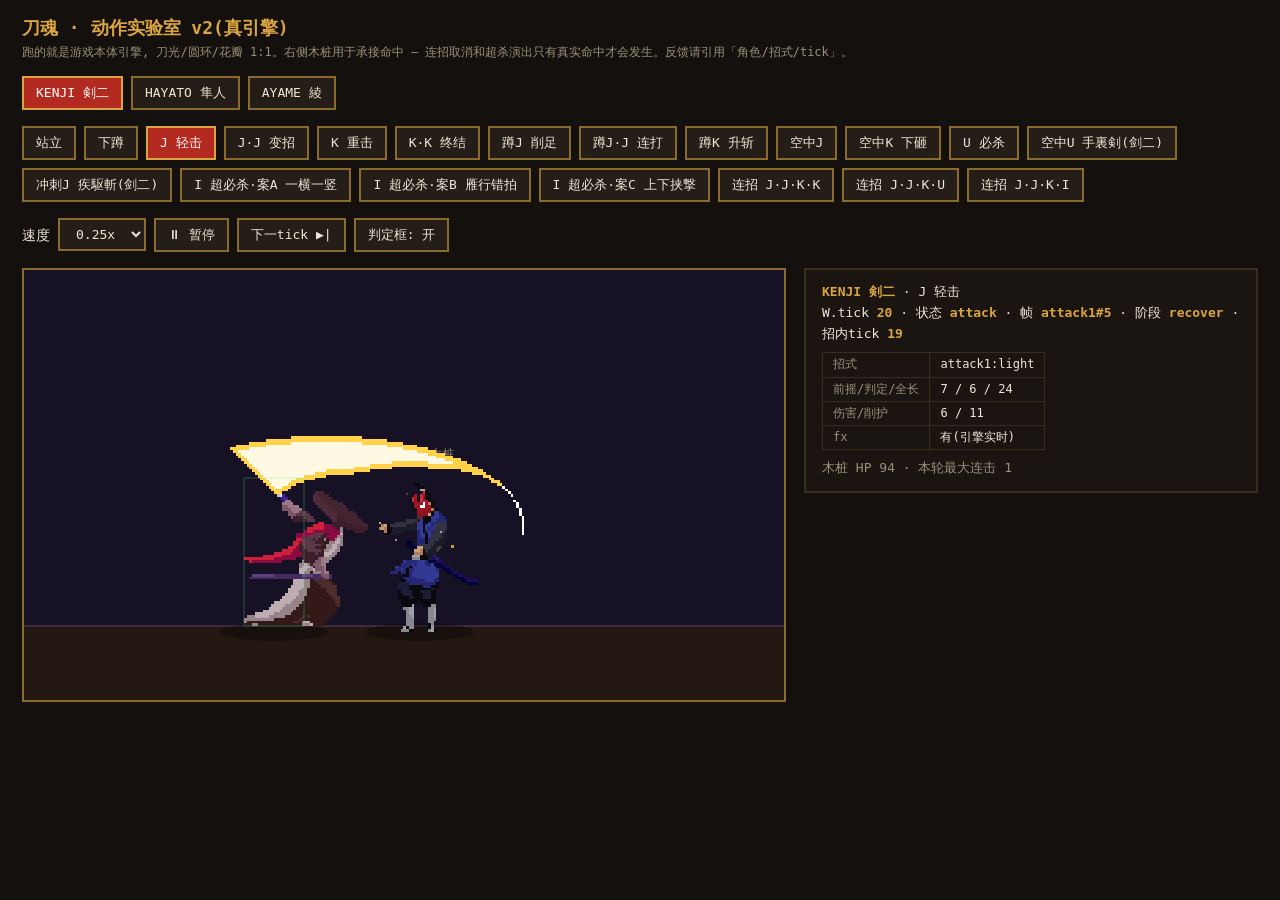
==== commit ee5b5ba2: "改名统一: 拳魂 SOUL FIST → 刀魂 SOUL BLADE(标题页/index title/README/CLAUDE/HANDOFF/全部 lab 页) (#3) Co-authored-" ====
--- a/anim-lab.html
+++ b/anim-lab.html
@@ -2,7 +2,7 @@
 <html lang="zh">
 <head>
 <meta charset="utf-8">
-<title>拳魂 · 动作实验室 ANIM LAB</title>
+<title>刀魂 · 动作实验室 ANIM LAB</title>
 <style>
   body { margin:0; background:#14100d; color:#efe6d5; font:14px/1.6 "PingFang SC", monospace; }
   header { padding:14px 22px 6px; }
@@ -27,7 +27,7 @@
 </head>
 <body>
 <header>
-  <h1>拳魂 · 动作实验室 v2(真引擎)</h1>
+  <h1>刀魂 · 动作实验室 v2(真引擎)</h1>
   <div class="sub">跑的就是游戏本体引擎, 刀光/圆环/花瓣 1:1。右侧木桩用于承接命中 — 连招取消和超杀演出只有真实命中才会发生。反馈请引用「角色/招式/tick」。</div>
 </header>
 <div class="row" id="charRow"></div>
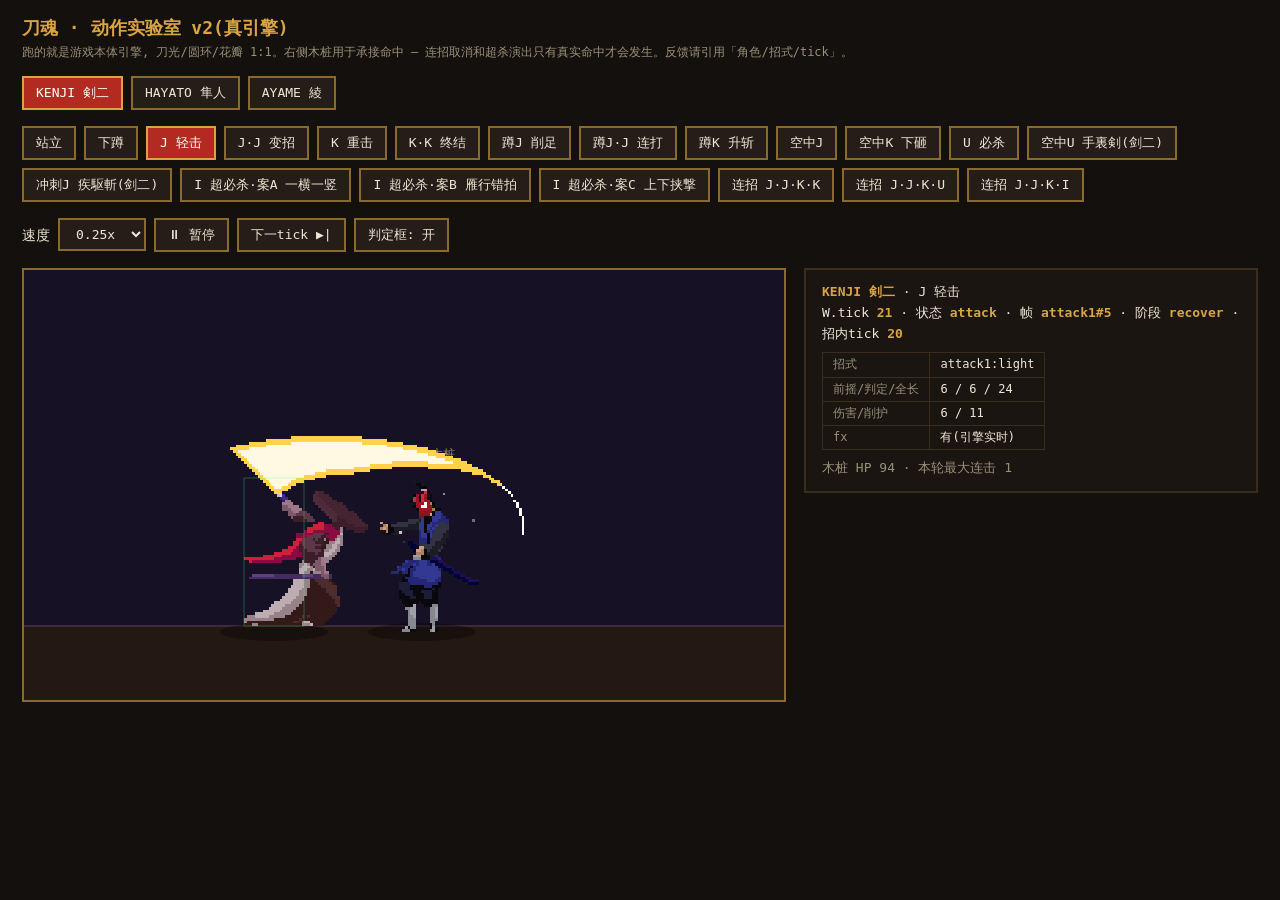
==== commit 0179c033: "发布前打磨轮: 资产瘦身/Loading页/图鉴/平衡+困难AI/横幅结算换装 (#4) * perf(assets): 首屏资产瘦身 — 字体子集化、UI 图无损重压与无损 WebP 化、favic" ====
--- a/anim-lab.html
+++ b/anim-lab.html
@@ -98,8 +98,10 @@
   training: { dummy: 'stand' }, mode: 'lab',
   hitstop(n) { this.hitstopT = Math.max(this.hitstopT, n); },
   shake() {},
-  spawnProjectile(f, def) {
-    this.projectiles.push(new Projectile(f, def, f.x + f.facing * 70, f.y + def.y, f.facing));
+  spawnProjectile(f, def) { // 与 main.js 同步: spread=[vy] 每枚一个纵速(直线=[0])
+    for (const vy of (def.spread || [0])) {
+      this.projectiles.push(new Projectile(f, def, f.x + f.facing * 70, f.y + def.y, f.facing, vy));
+    }
   },
   hasProjectile(f) { return this.projectiles.some(p => p.owner === f && !p.dead); },
   superFlash(f, def) { if (def.cine) { this.hitstopT = Math.max(this.hitstopT, 28); this.banner = { t: 28, def }; } },
@@ -131,7 +133,7 @@
 function miniResolve() {
   const boxA = A.activeBox(), mA = A.move;
   if (boxA && mA && !B.dead && !B.superSeq && rectsOverlap(boxA, B.bodyBox())) {
-    if (!(B.invuln > 0 || B.state === 'down' || B.state === 'getup')) {
+    if (!(B.invuln > 0 || B.state === 'down' || B.state === 'getup' || B.juggleImmune())) {
       mA.hasHit = true; mA.contact = true; mA.contactT = mA.t; mA.hitLanded = true;
       const d = mA.def;
       const kd = d.kd || (mA.chained && d.kind === 'heavy' && A.rekkaH);
@@ -172,9 +174,9 @@
   }
   for (const pr of W.projectiles) {
     if (pr.dead || B.dead) continue;
-    if (rectsOverlap(pr.box(), B.bodyBox()) && !(B.invuln > 0 || ['down', 'getup'].includes(B.state))) {
+    if (rectsOverlap(pr.box(), B.bodyBox()) && !(B.invuln > 0 || ['down', 'getup'].includes(B.state) || B.juggleImmune())) {
       const pd = pr.def;
-      B.receiveHit({ dmg: pd.dmg, chip: pd.chip, guardDmg: pd.guardDmg, knock: pd.knock, hitstun: pd.hitstun, blockstun: pd.blockstun, meterHit: pd.meterHit, hitSfx: 'hitL' }, pr.owner);
+      B.receiveHit({ dmg: pd.dmg, chip: pd.chip, guardDmg: pd.guardDmg, knock: pd.knock, hitstun: pd.hitstun, blockstun: pd.blockstun, meterHit: pd.meterHit, hitSfx: 'hitL', proj: true, launch: pd.launch }, pr.owner);
       pr.dead = true;
       Effects.spark(pr.x, pr.y, Math.sign(pr.vx), ['#c9baff', '#7d5bff', '#ffffff'], 10, 5);
       W.hitstop(pd.hitstop || 6);
